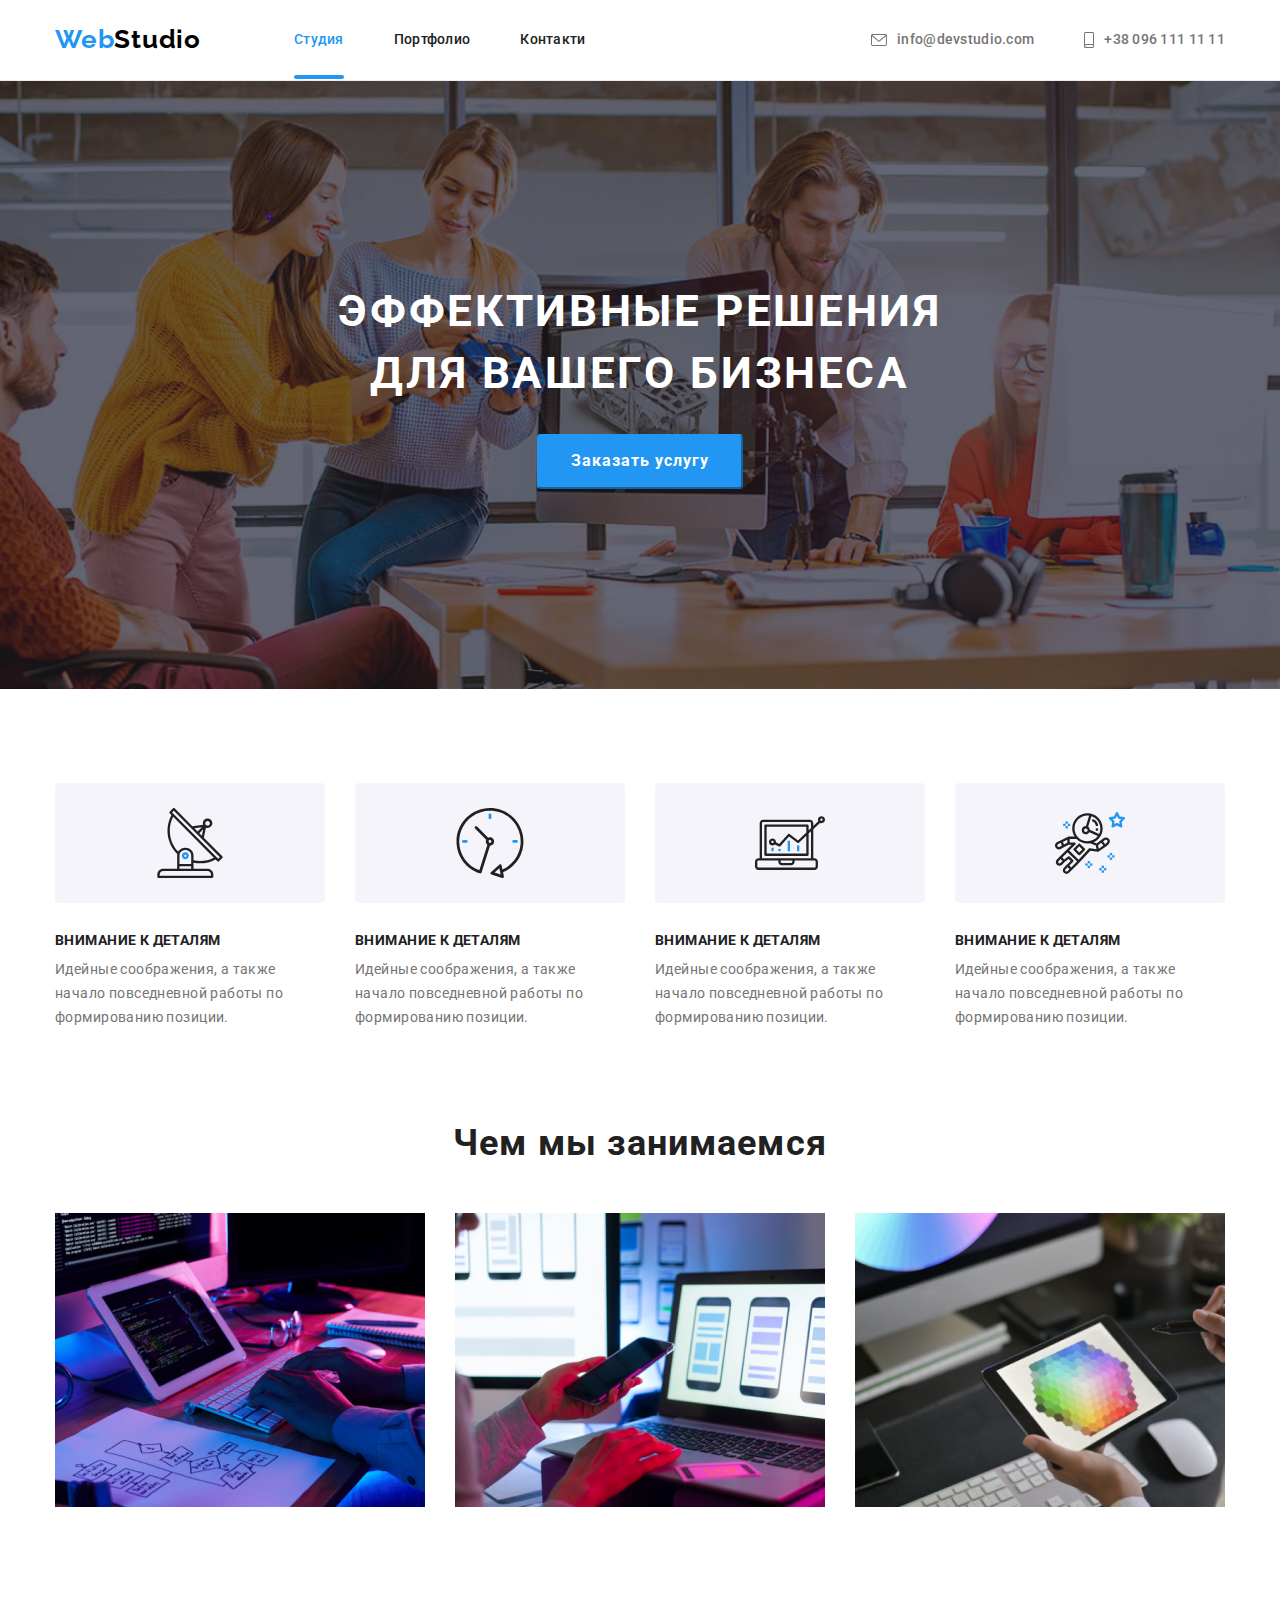
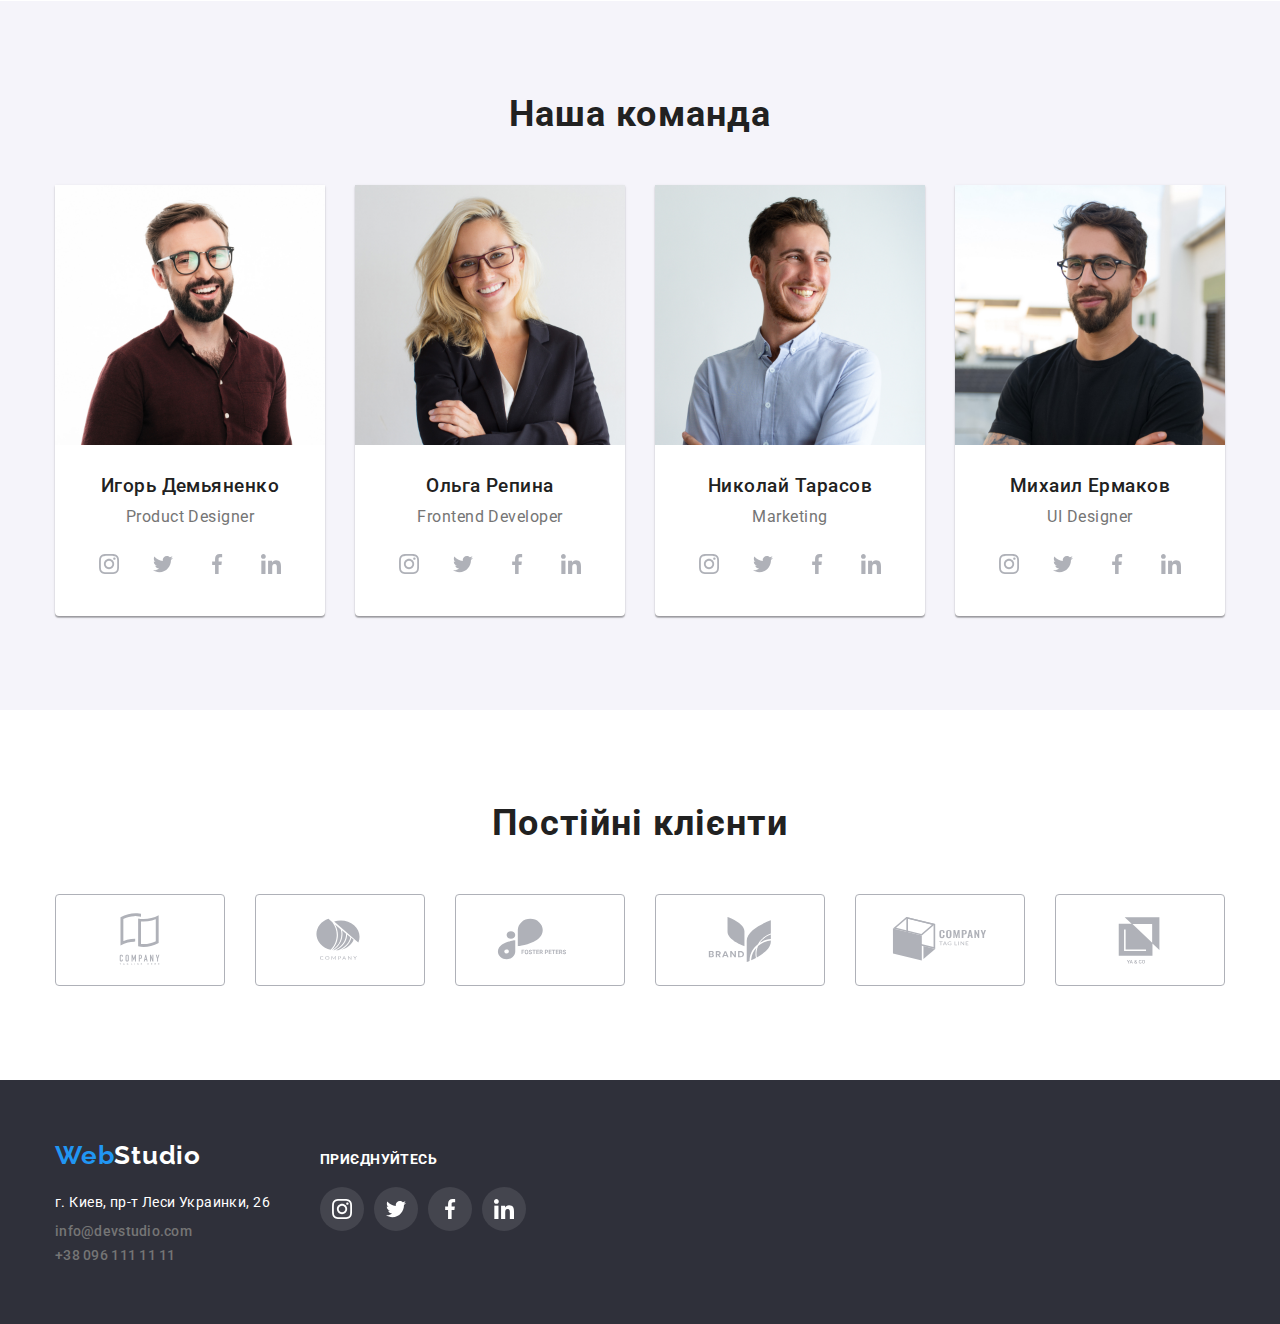
==== index.html @ befa29b5 "add" ====
<!DOCTYPE html>
<html lang="ru">

<head>
    <meta charset="UTF-8">
    <meta http-equiv="X-UA-Compatible" content="IE=edge">
    <meta name="viewport" content="width=device-width, initial-scale=1.0">
    <title>WebStudio</title>
    <link rel="stylesheet" href="https://cdn.jsdelivr.net/npm/modern-normalize@1.1.0/modern-normalize.min.css">
    <link rel="preconnect" href="https://fonts.googleapis.com">
    <link rel="preconnect" href="https://fonts.gstatic.com" crossorigin>
    <link
        href="https://fonts.googleapis.com/css2?family=Raleway:wght@700&family=Roboto:wght@400;500;700;900&display=swap"
        rel="stylesheet">
    <link rel="stylesheet" href="./styles/styles.css">
</head>

<body>


    <!-- ================================== Header==================================-->
    <header class="header">
        <div class="conteiner page-header">
            <nav class="page-nav ">
                <a lang="en" class="logo " href="./index.html">Web<span class="primary">Studio</span></a>
                <ul class="site-nav list">
                    <li><a class="nav-list index" href="./index.html">Студия</a></li>
                    <li><a class="nav-list" href="./portfolio.html">Портфолио</a></li>
                    <li><a class="nav-list" href="">Контакти</a></li>
                </ul>
            </nav>
            <ul class="list address">
                <li><a class="address-list" href=" mailto:info@devstudio.com">
                        <svg class="mail-icon">
                            <use href="./images/sprite.svg#maill"></use>
                        </svg> info@devstudio.com</a></li>
                <li><a class="address-list" href="tel:+380961111111">
                        <svg class="phone-icon">
                            <use href="./images/sprite.svg#smartphone"></use>
                        </svg> +38 096 111 11 11</a></li>
            </ul>
        </div>
    </header>

    <main>

        <!-- ================================== Hero ================================== -->
        <section class="hero section">
            <div class="conteiner">
                <h1 class="hero-titel">Эффективные решения для вашего бизнеса</h1>
                <button class="button primary" data-modal-open>Заказать услугу</button>
            </div>
        </section>

        <!-- ================================== benefits ================================== -->
        <section class="benefits section">
            <div class="conteiner">
                <h2 class="section-titel visually-hidden">Наши преимущества</h2>
                <ul class="list benefits-list">
                    <li>
                        <div class="benefits-item">
                            <svg width="70px" height="70px" class="benefits-icon">
                                <use href="./images/sprite.svg#antenna"></use>
                            </svg>
                        </div>
                        <h3 class="benefits-titel">Внимание к деталям</h3>
                        <p>Идейные соображения, а также начало повседневной работы по формированию позиции.</p>
                    </li>
                    <li>
                        <div class="benefits-item">
                            <svg width="70px" height="70px" class="benefits-icon">
                                <use href="./images/sprite.svg#clock"></use>
                            </svg>
                        </div>
                        <h3 class="benefits-titel">Внимание к деталям</h3>
                        <p>Идейные соображения, а также начало повседневной работы по формированию позиции.</p>
                    </li>
                    <li>
                        <div class="benefits-item">
                            <svg width="70px" height="70px" class="benefits-icon">
                                <use href="./images/sprite.svg#diagram"></use>
                            </svg>
                        </div>
                        <h3 class="benefits-titel">Внимание к деталям</h3>
                        <p>Идейные соображения, а также начало повседневной работы по формированию позиции.</p>
                    </li>
                    <li>
                        <div class="benefits-item">
                            <svg width="70px" height="70px" class="benefits-icon">
                                <use href="./images/sprite.svg#astronaut"></use>
                            </svg>
                        </div>
                        <h3 class="benefits-titel">Внимание к деталям</h3>
                        <p>Идейные соображения, а также начало повседневной работы по формированию позиции.</p>
                    </li>
                </ul>
            </div>
        </section>

        <!-- ================================== services ==================================  -->
        <section class="services section">
            <div class="conteiner">
                <h2 class="section-titel">Чем мы занимаемся</h2>
                <ul class="list services-list">
                    <li class="services-item"><img src="./images/what_we_do/one.jpg" lang="uk" alt="Розробляемо"
                            width="370" height="294"></li>
                    <li class="services-item"><img src="./images/what_we_do/two.png" lang="uk" alt="Розробляемо дизайн"
                            width="370" height="294">
                    </li>
                    <li class="services-item"><img src="./images/what_we_do/treу.jpg" lang="uk" alt="Оптимізуемо"
                            width="370" height="294"></li>
                </ul>
            </div>
        </section>

        <!-- ================================== Team ==================================  -->
        <section class="team section">
            <div class="conteiner">
                <h2 class="section-titel">Наша команда</h2>
                <ul class="list team-list">
                    <li class="team-item">
                        <img src="./images/team/igor.jpg" alt="Игорь Демьяненко" width="270" height="260">
                        <div class="card-team">
                            <h3 class="team-titel">Игорь Демьяненко</h3>
                            <p lang="en"> Product Designer</p>
                            <ul class="list social-list">
                                <li class="social-item">
                                    <a href="https://www.instagram.com/" class="social-link">
                                        <svg width="20px" higth="20px" class="social-icon">
                                            <use href="./images/sprite.svg#instagram"></use>
                                        </svg>
                                    </a>
                                </li>
                                <li class="social-item">
                                    <a href="https://twitter.com/" class="social-link">
                                        <svg width="20px" higth="20px" class="social-icon">
                                            <use href="./images/sprite.svg#twitter"></use>
                                        </svg>
                                    </a>
                                </li>
                                <li class="social-item">
                                    <a href="https://www.facebook.com/" class="social-link">
                                        <svg width="20px" higth="20px" class="social-icon">
                                            <use href="./images/sprite.svg#facebook"></use>
                                        </svg>
                                    </a>
                                </li>
                                <li class="social-item">
                                    <a href="https://ua.linkedin.com/" class="social-link">
                                        <svg width="20px" higth="20px" class="social-icon">
                                            <use href="./images/sprite.svg#linkedin "></use>
                                        </svg>
                                    </a>
                                </li>
                            </ul>
                        </div>
                    </li>
                    <li class="team-item">
                        <img src="./images/team/olga.jpg" alt="Ольга Репина" width="270" height="260">
                        <div class="card-team">
                            <h3 class="team-titel">Ольга Репина</h3>
                            <p lang="en"> Frontend Developer</p>
                            <ul class="list social-list">
                                <li class="social-item">
                                    <a href="https://www.instagram.com/" class="social-link">
                                        <svg width="20px" higth="20px" class="social-icon">
                                            <use href="./images/sprite.svg#instagram"></use>
                                        </svg>
                                    </a>
                                </li>
                                <li class="social-item">
                                    <a href="https://twitter.com/" class="social-link">
                                        <svg width="20px" higth="20px" class="social-icon">
                                            <use href="./images/sprite.svg#twitter"></use>
                                        </svg>
                                    </a>
                                </li>
                                <li class="social-item">
                                    <a href="https://www.facebook.com/" class="social-link">
                                        <svg width="20px" higth="20px" class="social-icon">
                                            <use href="./images/sprite.svg#facebook"></use>
                                        </svg>
                                    </a>
                                </li>
                                <li class="social-item">
                                    <a href="https://ua.linkedin.com/" class="social-link">
                                        <svg width="20px" higth="20px" class="social-icon">
                                            <use href="./images/sprite.svg#linkedin "></use>
                                        </svg>
                                    </a>
                                </li>
                            </ul>
                        </div>
                    </li>
                    <li class="team-item">
                        <img src="./images/team/nikolay.jpg" alt="Николай Тарасов" width="270" height="260">
                        <div class="card-team">
                            <h3 class="team-titel">Николай Тарасов</h3>
                            <p lang="en"> Marketing</p>
                            <ul class="list social-list">
                                <li class="social-item">
                                    <a href="https://www.instagram.com/" class="social-link">
                                        <svg width="20px" higth="20px" class="social-icon">
                                            <use href="./images/sprite.svg#instagram"></use>
                                        </svg>
                                    </a>
                                </li>
                                <li class="social-item">
                                    <a href="https://twitter.com/" class="social-link">
                                        <svg width="20px" higth="20px" class="social-icon">
                                            <use href="./images/sprite.svg#twitter"></use>
                                        </svg>
                                    </a>
                                </li>
                                <li class="social-item">
                                    <a href="https://www.facebook.com/" class="social-link">
                                        <svg width="20px" higth="20px" class="social-icon">
                                            <use href="./images/sprite.svg#facebook"></use>
                                        </svg>
                                    </a>
                                </li>
                                <li class="social-item">
                                    <a href="https://ua.linkedin.com/" class="social-link">
                                        <svg width="20px" higth="20px" class="social-icon">
                                            <use href="./images/sprite.svg#linkedin "></use>
                                        </svg>
                                    </a>
                                </li>
                            </ul>
                        </div>
                    </li>
                    <li class="team-item">
                        <img src="./images/team/mihail.jpg" alt="Михаил Ермаков" width="270" height="260">
                        <div class="card-team">
                            <h3 class="team-titel">Михаил Ермаков</h3>
                            <p lang="en"> UI Designer</p>
                            <ul class="list social-list">
                                <li class="social-item">
                                    <a href="https://www.instagram.com/" class="social-link">
                                        <svg width="20px" higth="20px" class="social-icon">
                                            <use href="./images/sprite.svg#instagram"></use>
                                        </svg>
                                    </a>
                                </li>
                                <li class="social-item">
                                    <a href="https://twitter.com/" class="social-link">
                                        <svg width="20px" higth="20px" class="social-icon">
                                            <use href="./images/sprite.svg#twitter"></use>
                                        </svg>
                                    </a>
                                </li>
                                <li class="social-item">
                                    <a href="https://www.facebook.com/" class="social-link">
                                        <svg width="20px" higth="20px" class="social-icon">
                                            <use href="./images/sprite.svg#facebook"></use>
                                        </svg>
                                    </a>
                                </li>
                                <li class="social-item">
                                    <a href="https://ua.linkedin.com/" class="social-link">
                                        <svg width="20px" higth="20px" class="social-icon">
                                            <use href="./images/sprite.svg#linkedin "></use>
                                        </svg>
                                    </a>
                                </li>
                            </ul>
                        </div>
                    </li>
                </ul>
            </div>
        </section>

        <!-- ================================== clients ================================== -->

        <section class="section clients">
            <div class="conteiner clients-page">
                <h2 class="section-titel">Постійні клієнти</h2>
                <ul class="list clients-list">
                    <li class="clients-item">
                        <a class="clients-link" href="#">
                            <svg width="106px" height="60px" class="clients-icon">
                                <use href="./images/sprite.svg#one"></use>
                            </svg>
                        </a>
                    </li>
                    <li class="clients-item">
                        <a class="clients-link" href="#">
                            <svg width="106px" height="60px" class="clients-icon">
                                <use href="./images/sprite.svg#two"></use>
                            </svg>
                        </a>
                    </li>
                    <li class="clients-item">
                        <a class="clients-link" href="#">
                            <svg width="106px" height="60px" class="clients-icon">
                                <use href="./images/sprite.svg#thre"></use>
                            </svg>
                        </a>
                    </li>
                    <li class="clients-item">
                        <a class="clients-link" href="#">
                            <svg width="106px" height="60px" class="clients-icon">
                                <use href="./images/sprite.svg#fore"></use>
                            </svg>
                        </a>
                    </li>
                    <li class="clients-item">
                        <a class="clients-link" href="#">
                            <svg width="106px" height="60px" class="clients-icon">
                                <use href="./images/sprite.svg#five"></use>
                            </svg>
                        </a>
                    </li>
                    <li class="clients-item">
                        <a class="clients-link" href="#">
                            <svg width="106px" height="60px" class="clients-icon">
                                <use href="./images/sprite.svg#six"></use>
                            </svg>
                        </a>
                    </li>
                </ul>
            </div>
        </section>
    </main>

    <!--  ================================== footer ==================================  -->
    <footer class="footer">
        <div class="conteiner footer-page">
            <div>
                <a lang="en" class="logo footer-logo" href="./index.html">Web<span class="secondary">Studio</span></a>
                <address class="address">
                    <ul class="list footer-list">
                        <li><a class="location-list" href="https://goo.gl/maps/FCM4GeWNBaiLMRfr8" target="_blank"
                                rel="nofollow">
                                г. Киев, пр-т Леси Украинки, 26</a></li>
                        <li><a class="address-list" href="mailto:info@devstudio.com">info@devstudio.com</a></li>
                        <li><a class="address-list" href="tel:+38096111111">+38 096 111 11 11</a></li>
                    </ul>
                </address>
            </div>
            <div class="footer-social-page">
                <h2 class="footer-titel">приєднуйтесь</h2>
                <ul class="list social-list">
                    <li class="social-item">
                        <a href="https://www.instagram.com/" class="social-link">
                            <svg width="20px" higth="20px" class="social-icon">
                                <use href="./images/sprite.svg#instagram"></use>
                            </svg>
                        </a>
                    </li>
                    <li class="social-item">
                        <a href="https://twitter.com/" class="social-link">
                            <svg width="20px" higth="20px" class="social-icon">
                                <use href="./images/sprite.svg#twitter"></use>
                            </svg>
                        </a>
                    </li>
                    <li class="social-item">
                        <a href="https://www.facebook.com/" class="social-link">
                            <svg width="20px" higth="20px" class="social-icon">
                                <use href="./images/sprite.svg#facebook"></use>
                            </svg>
                        </a>
                    </li>
                    <li class="social-item">
                        <a href="https://ua.linkedin.com/" class="social-link">
                            <svg width="20px" higth="20px" class="social-icon">
                                <use href="./images/sprite.svg#linkedin "></use>
                            </svg>
                        </a>
                    </li>
                </ul>
            </div>
        </div>


    </footer>

    <div class="bacckdrop is-hidden" data-modal>
        <div class="modal">
            <button type="button" class="close-modal" data-modal-close>
                <svg class="close-icon" width="11" height="11">
                    <use href="./images/sprite.svg#close-btn"></use>
                </svg>
            </button>
        </div>
    </div>

    <script src="./js/modal.js"></script>
</body>

</html>
---- styles/styles.css ----
*,
*::before,
*::after {
    box-sizing: border-box;
}

/* онуляє */
h1,
h2,
h3,
h4,
h5,
h6,
p {
    margin-top: 0;
    margin-bottom: 0;
}

ul,
ol {
    margin-top: 0;
    margin-bottom: 0;
    padding-left: 0;
}

img {
    display: block;
}

a {
    font-style: normal;
    text-decoration: none;
}

.list {
    list-style: none;
}

body {
    font-family: 'Roboto', sans-serif;
    background-color: var(--white-color);
    color: var(--secondary-text-color);
}






/* змінні */

:root {
    --primary-text-color: #212121;
    --secondary-text-color: #757575;
    --accent-text-color: rgba(255, 255, 255, 0.6);
    --accent: #2196F3;
    --primary-background-color: #E5E5E5;
    --secondary-background-color: #F5F4FA;
    --acent-background-color: #2F303A;
    --white-color: #FFFFFF;
    --secondary-white: rgba(255, 255, 255, 0.6);
    --black-color: #000000;
    --portfolio: #F5F5F5;
    --border-hero: #ECECEC;
    --card-portfolio: #EEEEEE;
    --clients-card-border: #AFB1B8;
}




/* хедер */

.logo {
    font-family: 'Raleway', sans-serif;
    font-weight: 700;
    font-size: 26px;
    line-height: 1.2;
    letter-spacing: 0.03em;
    color: var(--accent);
}

.logo .primary {
    color: var(--black-color);
}

.logo .secondary {
    color: var(--white-color);
}

.nav-list {
    font-weight: 500;
    font-size: 14px;
    line-height: 1.1;
    letter-spacing: 0.02em;
    color: var(--primary-text-color);

    position: relative;
    
    transition: color 250ms cubic-bezier(0.4, 0, 0.2, 1);
}

.site-nav .nav-list.index {
    color: var(--accent);
}

.site-nav .nav-list.portfolio {
    color: var(--accent);
}

.nav-list:hover,
.nav-list:focus {
    color: var(--accent);
}

.address-list:hover,
.address-list:focus {
    color: var(--accent);
}

.address-list {
    display: flex;
    align-items: center;
    font-weight: 500;
    font-size: 14px;
    line-height: 1.1;
    letter-spacing: 0.02em;
    color: var(--secondary-text-color);

    transition: color 250ms cubic-bezier(0.4, 0, 0.2, 1);
}

.footer-list li:not(:last-child) {
    margin-bottom: 9px;
}




/* герой */

.hero {
    text-align: center;
    border-top: 1px solid var(--border-hero);
    background-color: var(--acent-background-color);
}

.hero-titel {
    font-size: 44px;
    line-height: 1.4;
    letter-spacing: 0.06em;
    text-transform: uppercase;
    color: var(--white-color);
    width: 969px;
    margin-bottom: 30px;
    margin-left: auto;
    margin-right: auto;
    width: 696px;
}

.button {
    cursor: pointer;
    border-radius: 4px;
}

.button.primary {
    font-weight: 700;
    line-height: 1.9;
    letter-spacing: 0.06em;
    color: var(--white-color);
    background: var(--accent);
    border-color: var(--accent);
    padding: 10px 32px;
}

.button.secondary {
    font-weight: 500;
    line-height: 1.6;
    letter-spacing: 0.03em;
    color: var(--primary-text-color);
    background: var(--secondary-background-color);
    border: var(--secondary-background-color);
    padding: 6px 22px;
    transition-property: color, background-color, box-shadow;
    transition-duration: 250ms;
    transition-timing-function: cubic-bezier(0.4, 0, 0.2, 1);
}

.button.secondary:hover,
.button.secondary:focus {
    color: var(--white-color);
    background-color: var(--accent);
    box-shadow: 0px 3px 1px rgba(0, 0, 0, 0.1), 0px 1px 2px rgba(0, 0, 0, 0.08), 0px 2px 2px rgba(0, 0, 0, 0.12);
}





/* секції */

.section-titel {
    font-size: 36px;
    line-height: 1.1;
    text-align: center;
    letter-spacing: 0.03em;
    color: var(--primary-text-color);
}

.list .benefits-titel {
    font-size: 14px;
    line-height: 1.1;
    letter-spacing: 0.03em;
    text-transform: uppercase;
    color: var(--primary-text-color);
    margin-bottom: 10px;
}

.benefits p {
    font-size: 14px;
    line-height: 1.7;
    letter-spacing: 0.03em;
}




/* команда */

.team {
    background-color: var(--secondary-background-color);
    font-size: 16px;
    line-height: 1.2;
    letter-spacing: 0.03em;

}

.team-titel {
    font-weight: 500;
    color: var(--primary-text-color);
}




/* футер */

footer {
    padding-top: 60px;
    padding-bottom: 60px;
    background: var(--acent-background-color);
}

.logo.secondary {
    color: var(--white-color);
}

.location-list {
    font-size: 14px;
    line-height: 1.7;
    letter-spacing: 0.03em;
    color: var(--white-color);
}

.examples-titel {
    font-size: 18px;
    line-height: 2;
    letter-spacing: 0.06em;
    color: var(--primary-text-color);
}


.text {
    font-size: 16px;
    line-height: 1.9;
    letter-spacing: 0.03em;
    color: var(--secondary-text-color);
}

.footer-titel {
    font-size: 14px;
    line-height: 1.1;
    letter-spacing: 0.03em;
    text-transform: uppercase;
    color: #FFFFFF;
}


.footer-page {
    display: flex;
    align-items: baseline;
}

.footer-page .social-link {
    margin-top:
        0px;
    background-color: rgba(255, 255, 255, 0.1);
    ;
}

.footer-page .social-list {
    margin-top: 20px;
}

/* позиціонування */


.conteiner {
    width: 1200px;
    padding-left: 15px;
    padding-right: 15px;
    margin-left: auto;
    margin-right: auto;
    /* outline: 2px solid tomato; */
}

.page-header {
    display: flex;
    align-items: center;
    justify-content: space-between;
}

.page-nav {
    display: flex;
    align-items: center;
}

.address {
    display: flex;
    align-items: center;
}

.site-nav {
    display: flex;
    align-items: center;
}

.logo {
    margin-right: 93px;
}

.site-nav li:not(:last-child) {
    margin-right: 50px;
}

.address li:not(:last-child) {
    margin-right: 50px;
}

.header {
    padding-top: 24px;
    padding-bottom: 25px;
}

.section {
    padding-top: 94px;
    padding-bottom: 94px;
}


.hero {
    padding: 200px 0;
    max-width: 1600px;
    margin-left: auto;
    margin-right: auto;
    background-image: linear-gradient(to right,
            rgba(47, 48, 58, 0.4),
            rgba(47, 48, 58, 0.4)),
        url(../images/hero-Img.jpg);
    background-size: cover;
    background-repeat: no-repeat;
    background-position: center;
}

.visually-hidden {
    position: absolute;
    width: 1px;
    height: 1px;
    margin: -1px;
    border: 0;
    padding: 0;

    white-space: nowrap;
    clip-path: inset(100%);
    clip: rect(0 0 0 0);
    overflow: hidden;
}

.benefits-list {
    display: flex;
    align-items: center;
}

.benefits li {
    width: 270px;
}

.services {
    padding-top: 0%;
}

.services li,
.benefits li:not(:last-child) {
    margin-right: 30px;
}

.services-list {
    display: flex;
    align-items: center;
}

.services-list:not(:last-child) {
    margin-right: 30px;
}

.section-titel {
    margin-bottom: 50px;
}


.team-list {
    display: flex;
    align-items: center;
}

.team-item:not(:last-child) {
    margin-right: 30px;
}

.team-item {
    text-align: center;
    background-color: var(--white-color);
    border-radius: 0px 0px 4px 4px;
    ;
    box-shadow: 0px 1px 3px rgba(0, 0, 0, 0.12), 0px 1px 1px rgba(0, 0, 0, 0.14), 0px 2px 1px rgba(0, 0, 0, 0.2);
}

.card-team {
    padding-top: 30px;
    padding-bottom: 30px;
}

.card-team p {
    margin-top: 10px;
}


.footer .address {
    margin-top: 20px;
}

.header.address:not(:last-child) {
    margin-bottom: 9px;
}

.button-list {
    display: flex;
}

.box {
    display: flex;
    justify-content: center;
}

.portfolio-example {
    display: flex;
    margin-top: 50px;
    flex-wrap: wrap;
}

.button-list li:not(:last-child) {
    margin-right: 8px;
}

.portfolio-example {
    justify-content: space-between;
}

.card-portfolio {
    padding: 20px 24px;
    background: var(--white-color);
    border: 1px solid var(--card-portfolio);
}

.exampl-item:nth-child(-n + 6) {
    margin-bottom: 30px;
}

.examples-titel {
    margin-bottom: 4px;
}



/* ============= icons ============= */


.phone-icon {
    fill: currentColor;

    width: 10px;
    height: 16px;
    margin-right: 10px;
    transition: color 250ms cubic-bezier(0.4, 0, 0.2, 1);
}

.mail-icon {
    fill: currentColor;

    width: 16px;
    height: 12px;
    margin-right: 10px;

    transition: color 250ms cubic-bezier(0.4, 0, 0.2, 1);
}




/* ================== benefits =============== */

.benefits-item {
    display: flex;
    justify-content: center;
    align-items: center;

    width: 270px;
    height: 120px;

    background: #F5F4FA;
    border-radius: 4px;

    margin-bottom: 30px;
}

.benefits-icon {}

/* ================ social links ============= */

.social-list {
    display: flex;
    justify-content: center;
    gap: 10px;
    margin-top: 16px;
}

.social-link {
    display: flex;
    justify-content: center;
    align-items: center;

    width: 44px;
    height: 44px;
    border-radius: 50%;

    background-color: #FFFFFF;

    transition: background-color 250ms cubic-bezier(0.4, 0, 0.2, 1);
}

.social-link:hover,
.social-link:focus {
    background-color: var(--accent);
}

.social-icon {
    fill: #AFB1B8;
    width: 20px;
    height: 20px;
}

.footer .social-icon {
    fill: #FFFFFF;
}

.social-link:hover .social-icon,
.social-link:focus .social-icon {
    fill: #fff;
}


/* =================== clients ================ */

.clients-list {
    display: flex;
    justify-content: center;
    gap: 30px;
    margin-top: 16px;
}

.clients-link {
    display: flex;
    justify-content: center;
    align-items: center;

    width: 170px;
    height: 92px;

    border: 1px solid #AFB1B8;
    border-radius: 4px;

    background-color: #FFFFFF;

    transition: border 250ms cubic-bezier(0.4, 0, 0.2, 1);
}

.clients-link:hover,
.clients-link:focus {
    border: 1px solid #2196F3;
    border-radius: 4px;
}

.clients-icon {
    fill: #AFB1B8;
    transition: fill 250ms cubic-bezier(0.4, 0, 0.2, 1);
}


.clients-link:hover .clients-icon,
.clients-link:focus .clients-icon {
    fill: var(--accent);
}




/* ====================== hw5 ======================= */

.exampl-wraper-img {
    position: relative;
    overflow: hidden;
}

.overlay {
    position: absolute;

    width: 100%;
    height: 100%;
    padding: 63px 24px;

    left: 0;
    top: 0;

    overflow: auto;
    transform: translate(0, 100%);
    transition: transform 250ms cubic-bezier(0.4, 0, 0.2, 1);

    font-size: 18px;
    line-height: 1.5;
    letter-spacing: 0.03em;

    color: #FFFFFF;
    background-color: rgba(33, 150, 243, 0.9);

    
}

.exampl-link {
    display: block;
    transition: translate  250ms cubic-bezier(0.4, 0, 0.2, 1);
}

.exampl-link:hover .overlay,
.exampl-link:focus .overlay {
    transform: translate(0, 0);
}

.exampl-item {
    transition: color 250ms cubic-bezier(0.4, 0, 0.2, 1);
}

.exampl-item:hover {
    box-shadow: 0px 3px 1px rgba(0, 0, 0, 0.1), 0px 1px 2px rgba(0, 0, 0, 0.08), 0px 2px 2px rgba(0, 0, 0, 0.12);
    border-radius: 4px;
}

/* =================== modal ====================== */


.bacckdrop {
    position: fixed;
    z-index: 100;

    top: 0;
    left: 0;

    width: 100%;
    height: 100%;
    background-color: rgba(0, 0, 0, 0.2);
    transition: ;
}

.modal {
    position: absolute;
    top: 50%;
    left: 50%;
    transform: translate(-50%, -50%);

    width: 528px;
    height: 581px;

    background-color: #FFFFFF;
}

.close-modal {
    cursor: pointer;

    padding: 0;
    background-color: transparent;
    border: 1px solid rgba(0, 0, 0, 0.1);
    border-radius: 50%;

    width: 30px;
    height: 30px;

    position: absolute;

    right: 8px;
    top: 8px;
    border-radius: 50;

    display: flex;
    justify-content: center;
    align-items: center;
}

.index::after {
    content: "";
    display: flex;
    justify-content: center;
    align-items: center;

    position: absolute;
    top: 44px;

    width: 100%;
    height: 4px;

    background-color: var(--accent);
    border-radius: 2px;
}

.portfolio::after {
    content: "";
    display: flex;
    justify-content: center;
    align-items: center;

    position: absolute;
    top: 44px;

    width: 100%;
    height: 4px;

    background-color: var(--accent);
    border-radius: 2px;
}

.bacckdrop.is-hidden {
    opacity: 0;
    visibility: hidden;
    pointer-events: none;
}


/*  
додати ховер фокус на полоску,
анімація кнопок
 */
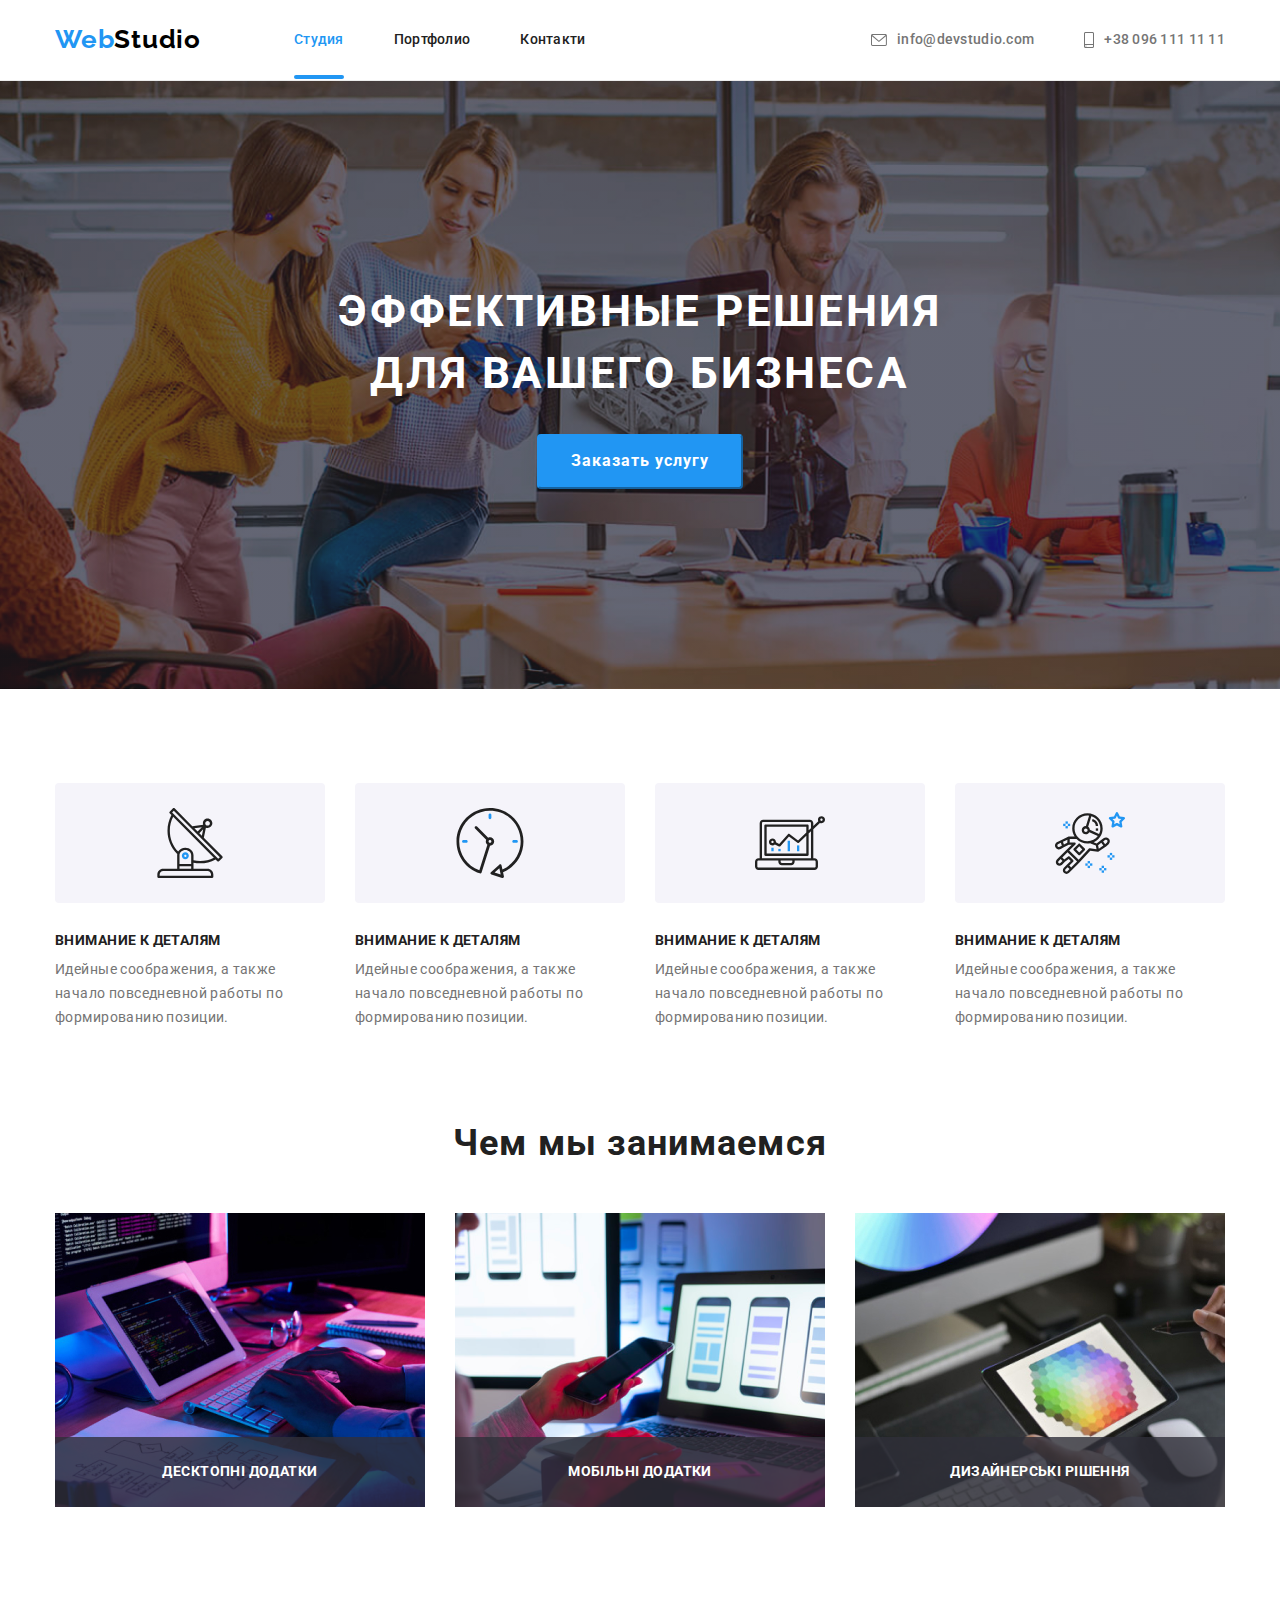
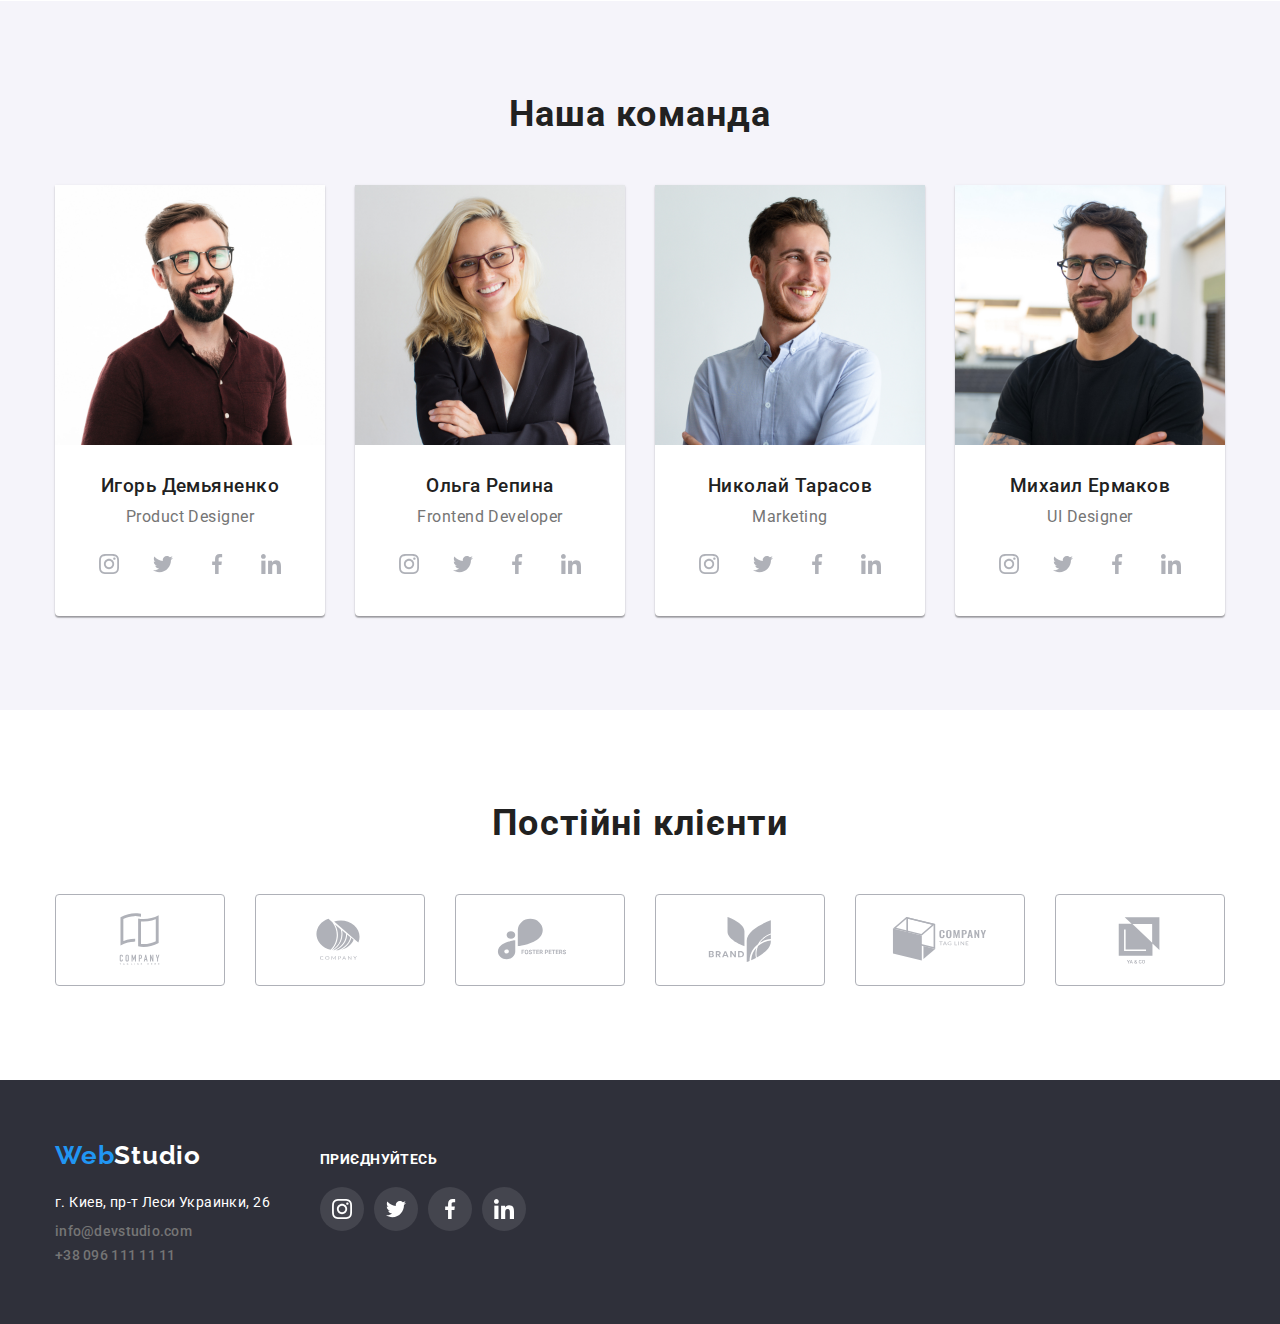
==== commit c540e429: "add" ====
--- a/index.html
+++ b/index.html
@@ -102,13 +102,27 @@
             <div class="conteiner">
                 <h2 class="section-titel">Чем мы занимаемся</h2>
                 <ul class="list services-list">
-                    <li class="services-item"><img src="./images/what_we_do/one.jpg" lang="uk" alt="Розробляемо"
-                            width="370" height="294"></li>
-                    <li class="services-item"><img src="./images/what_we_do/two.png" lang="uk" alt="Розробляемо дизайн"
-                            width="370" height="294">
-                    </li>
-                    <li class="services-item"><img src="./images/what_we_do/treу.jpg" lang="uk" alt="Оптимізуемо"
-                            width="370" height="294"></li>
+                    <li class="services-item">
+                            <div class="services-item-wraper">
+                                <img src="./images/what_we_do/one.jpg" lang="uk" alt="Розробляемо" width="370"
+                                    height="294">
+                                <p class="overlay">Десктопні додатки</p>
+                            </div>
+                    </li>
+                    <li class="services-item">
+                            <div class="services-item-wraper">
+                                <img src="./images/what_we_do/two.png" lang="uk" alt="Розробляемо дизайн" width="370"
+                                    height="294">
+                                <p class="overlay">Мобільні додатки</p>
+                            </div>
+                    </li>
+                    <li class="services-item">
+                            <div class="services-item-wraper">
+                                <img src="./images/what_we_do/treу.jpg" lang="uk" alt="Оптимізуемо" width="370"
+                                    height="294">
+                                <p class="overlay">Дизайнерські рішення</p>
+                            </div>
+                    </li>
                 </ul>
             </div>
         </section>
@@ -383,6 +397,27 @@
                     <use href="./images/sprite.svg#close-btn"></use>
                 </svg>
             </button>
+            <form class="modal-form">
+                <p class="form-titel">Залиште свої дані, ми вам передзвонимо</p>
+                <label class="modal-form-field">
+                    <span class="modalform-label-name">Ім'я</span>
+                    <input type="text" class="modal-form-input">
+                </label>
+                <label class="modal-form-field">
+                    <span class="modalform-label-name">Телефон</span>
+                    <input type="text" class="modal-form-input">
+                </label>
+                <label class="modal-form-field">
+                    <span class="modalform-label-name">Пошта</span>
+                    <input type="text" class="modal-form-input">
+                </label>
+                <textarea name="" id="" cols="30" rows="10" placeholder="Введіть текст">
+            </textarea>
+                <input id="police" type="text" class="modal-chek">
+                <label for="" class="modal-chek-desk">Погоджуюся з розсилкою та приймаю <a href="#">Умови
+                        договору</a></label>
+                <button></button>
+            </form>
         </div>
     </div>
 
--- a/styles/styles.css
+++ b/styles/styles.css
@@ -96,7 +96,7 @@
     color: var(--primary-text-color);
 
     position: relative;
-    
+
     transition: color 250ms cubic-bezier(0.4, 0, 0.2, 1);
 }
 
@@ -501,7 +501,7 @@
     width: 10px;
     height: 16px;
     margin-right: 10px;
-    transition: color 250ms cubic-bezier(0.4, 0, 0.2, 1);
+    transition: fill 250ms cubic-bezier(0.4, 0, 0.2, 1);
 }
 
 .mail-icon {
@@ -511,7 +511,7 @@
     height: 12px;
     margin-right: 10px;
 
-    transition: color 250ms cubic-bezier(0.4, 0, 0.2, 1);
+    transition: fill 250ms cubic-bezier(0.4, 0, 0.2, 1);
 }
 
 
@@ -567,6 +567,7 @@
     fill: #AFB1B8;
     width: 20px;
     height: 20px;
+    transition: fill 250ms cubic-bezier(0.4, 0, 0.2, 1);
 }
 
 .footer .social-icon {
@@ -626,12 +627,64 @@
 
 /* ====================== hw5 ======================= */
 
+
+.services-item-wraper {
+    position: relative;
+    overflow: hidden;
+}
+
+.services-item-wraper p {
+
+}
+
+.services-item-wraper .overlay {
+    position: absolute;
+
+    width: 100%;
+    height: 70px;
+    padding: 27px 0;
+
+    left: 0;
+    bottom: 0;
+
+    overflow: auto;
+    
+    background-color: rgba(47, 48, 58, 0.8);;
+
+    font-weight: 700;
+    font-size: 14px;
+    line-height: 1.1;
+    letter-spacing: 0.03em;
+
+    text-align: center;
+    text-transform: uppercase;
+    color: #FFFFFF;
+
+}
+
+
+
+.services-link {
+    display: block;
+    transition: box-shadow 250ms cubic-bezier(0.4, 0, 0.2, 1);
+}
+
+.services-link:hover .overlay,
+.services-link:focus .overlay {
+    transform: translate(0, 0);
+
+}
+
+
+
+
+
 .exampl-wraper-img {
     position: relative;
     overflow: hidden;
 }
 
-.overlay {
+.exampl-wraper-img .overlay {
     position: absolute;
 
     width: 100%;
@@ -651,28 +704,26 @@
 
     color: #FFFFFF;
     background-color: rgba(33, 150, 243, 0.9);
-
-    
-}
+}
+
 
 .exampl-link {
     display: block;
-    transition: translate  250ms cubic-bezier(0.4, 0, 0.2, 1);
+    transition: box-shadow 250ms cubic-bezier(0.4, 0, 0.2, 1);
+}
+
+
+.exampl-link:hover,
+.exampl-link:focus {
+    box-shadow: 0px 3px 1px rgb(0 0 0 / 10%), 0px 1px 2px rgb(0 0 0 / 8%), 0px 2px 2px rgb(0 0 0 / 12%);
 }
 
 .exampl-link:hover .overlay,
 .exampl-link:focus .overlay {
     transform: translate(0, 0);
-}
-
-.exampl-item {
-    transition: color 250ms cubic-bezier(0.4, 0, 0.2, 1);
-}
-
-.exampl-item:hover {
-    box-shadow: 0px 3px 1px rgba(0, 0, 0, 0.1), 0px 1px 2px rgba(0, 0, 0, 0.08), 0px 2px 2px rgba(0, 0, 0, 0.12);
-    border-radius: 4px;
-}
+
+}
+
 
 /* =================== modal ====================== */
 
@@ -687,7 +738,9 @@
     width: 100%;
     height: 100%;
     background-color: rgba(0, 0, 0, 0.2);
-    transition: ;
+
+    opacity: 1;
+    transition: opacity, visibility 250ms cubic-bezier(0.4, 0, 0.2, 1);
 }
 
 .modal {
@@ -722,6 +775,8 @@
     display: flex;
     justify-content: center;
     align-items: center;
+
+    transition: fil 250ms cubic-bezier(0.4, 0, 0.2, 1);
 }
 
 .index::after {
@@ -763,7 +818,20 @@
 }
 
 
-/*  
-додати ховер фокус на полоску,
-анімація кнопок
- */+.close-modal:hover,
+.close-modal:focus {
+    fill: var(--accent);
+}
+
+/* hw6 */
+
+.form-titel {
+
+font-weight: 700;
+font-size: 20px;
+line-height: 23px;
+text-align: center;
+letter-spacing: 0.03em;
+
+color: #212121;
+}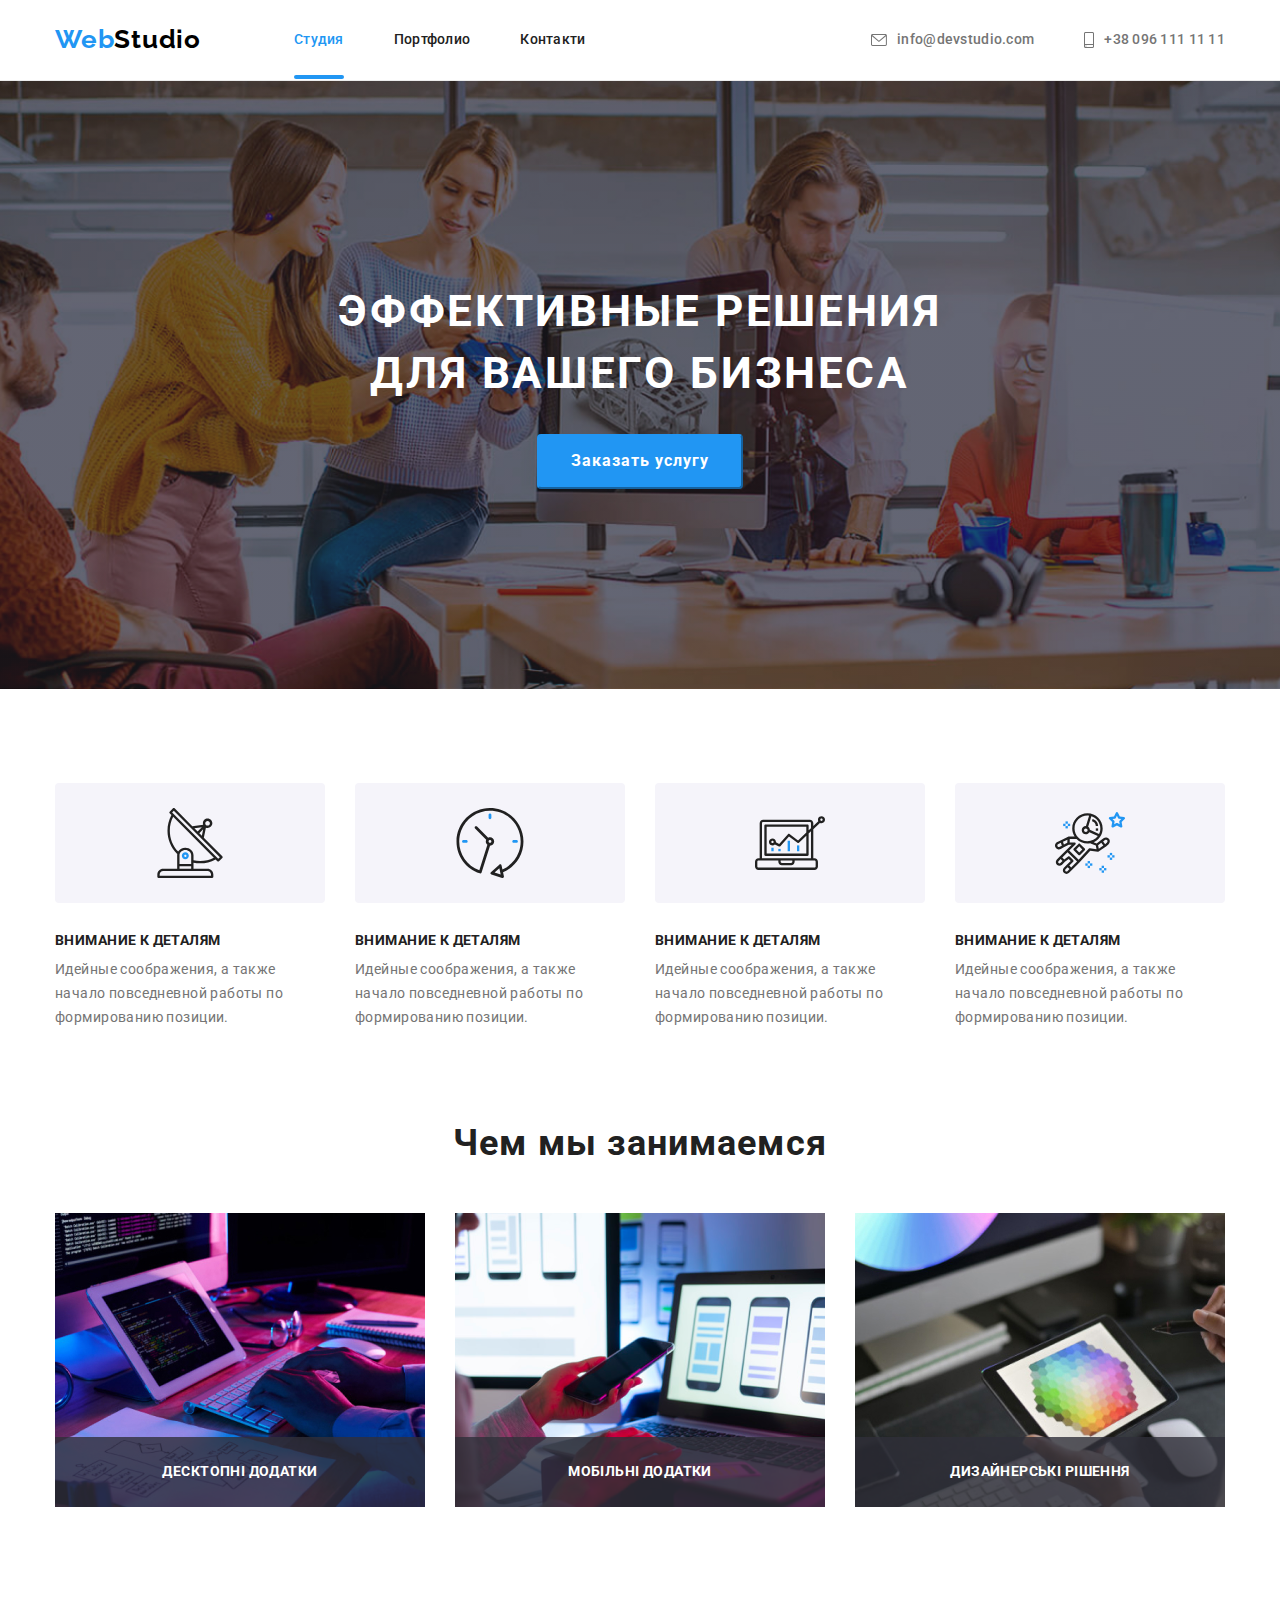
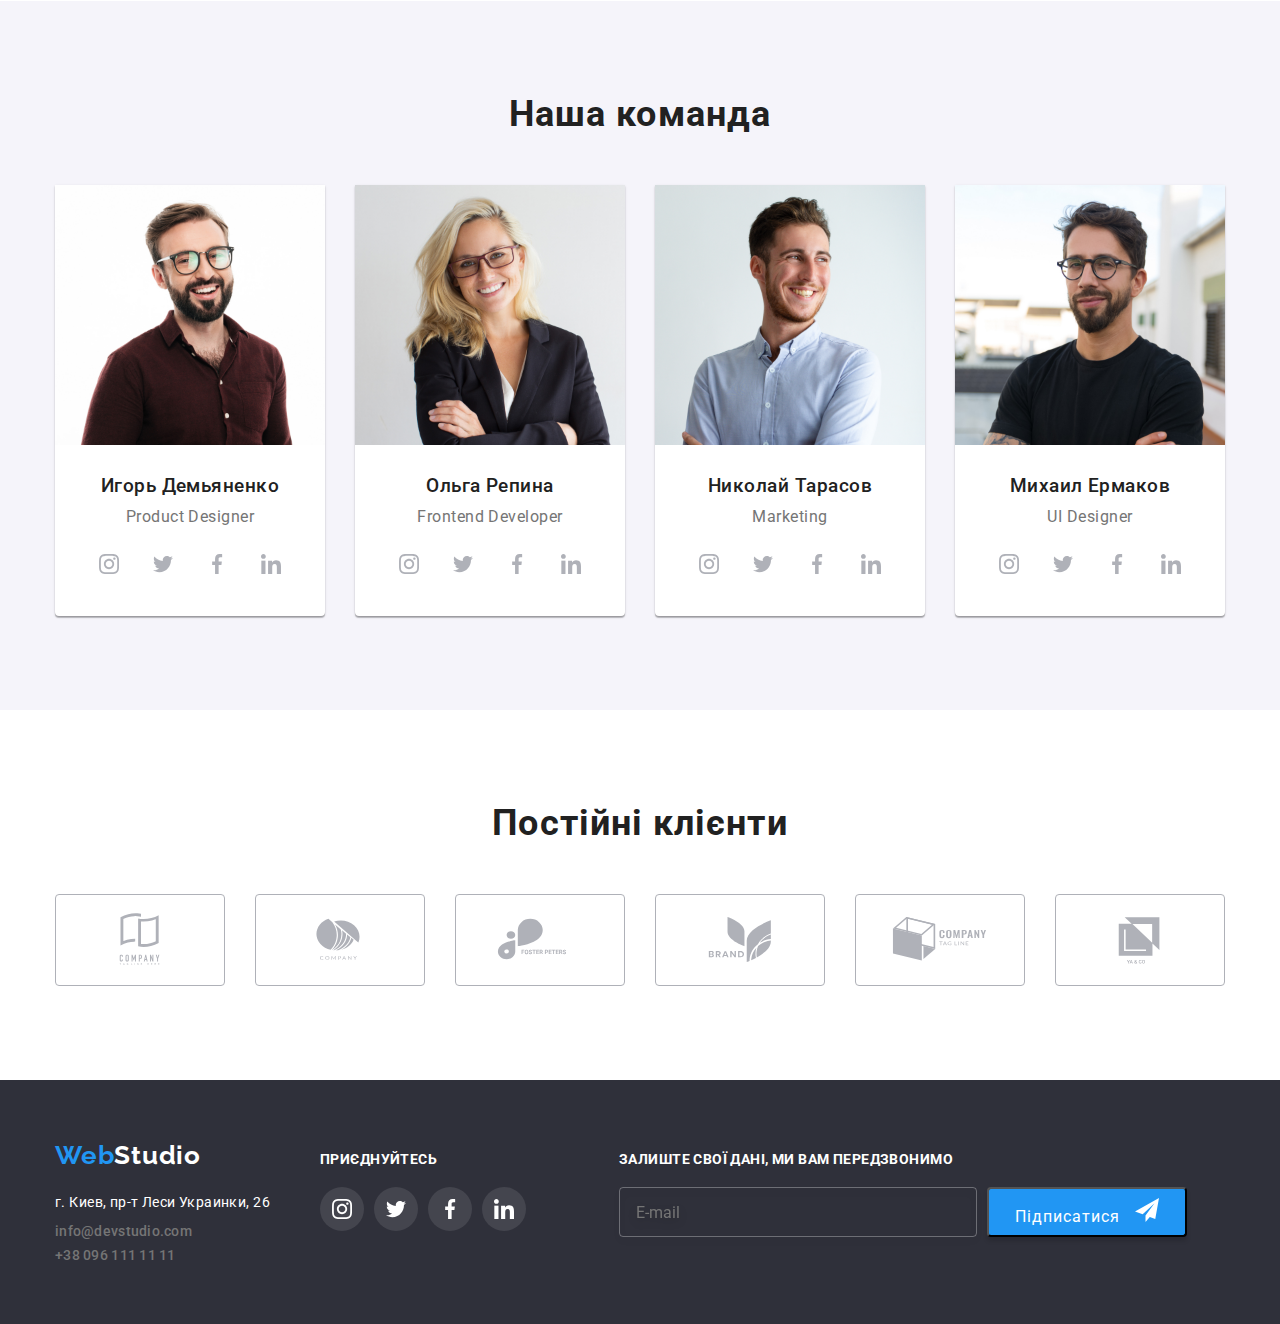
==== commit 4e0391ec: "add" ====
--- a/index.html
+++ b/index.html
@@ -103,25 +103,24 @@
                 <h2 class="section-titel">Чем мы занимаемся</h2>
                 <ul class="list services-list">
                     <li class="services-item">
-                            <div class="services-item-wraper">
-                                <img src="./images/what_we_do/one.jpg" lang="uk" alt="Розробляемо" width="370"
-                                    height="294">
-                                <p class="overlay">Десктопні додатки</p>
-                            </div>
+                        <div class="services-item-wraper">
+                            <img src="./images/what_we_do/one.jpg" lang="uk" alt="Розробляемо" width="370" height="294">
+                            <p class="overlay">Десктопні додатки</p>
+                        </div>
                     </li>
                     <li class="services-item">
-                            <div class="services-item-wraper">
-                                <img src="./images/what_we_do/two.png" lang="uk" alt="Розробляемо дизайн" width="370"
-                                    height="294">
-                                <p class="overlay">Мобільні додатки</p>
-                            </div>
+                        <div class="services-item-wraper">
+                            <img src="./images/what_we_do/two.png" lang="uk" alt="Розробляемо дизайн" width="370"
+                                height="294">
+                            <p class="overlay">Мобільні додатки</p>
+                        </div>
                     </li>
                     <li class="services-item">
-                            <div class="services-item-wraper">
-                                <img src="./images/what_we_do/treу.jpg" lang="uk" alt="Оптимізуемо" width="370"
-                                    height="294">
-                                <p class="overlay">Дизайнерські рішення</p>
-                            </div>
+                        <div class="services-item-wraper">
+                            <img src="./images/what_we_do/treу.jpg" lang="uk" alt="Оптимізуемо" width="370"
+                                height="294">
+                            <p class="overlay">Дизайнерські рішення</p>
+                        </div>
                     </li>
                 </ul>
             </div>
@@ -378,13 +377,27 @@
                     </li>
                     <li class="social-item">
                         <a href="https://ua.linkedin.com/" class="social-link">
-                            <svg width="20px" higth="20px" class="social-icon">
+                            <svg width="20px" height="20px" class="social-icon">
                                 <use href="./images/sprite.svg#linkedin "></use>
                             </svg>
                         </a>
                     </li>
                 </ul>
             </div>
+            <div class="footer-form-wrapper">
+                <h2 class="footer-form-titel">Залиште свої дані, ми вам передзвонимо</h2>
+                <form class="footer-form">
+                    <label class="footer-form-field">
+                        <input type="text" placeholder="E-mail" name="user_name" class="footer-form-input" required>
+                    </label>
+                    <button class="footer-form-field-button">Підписатися
+                        <svg width="24px" higth="24px" class="form-button-icon">
+                            <use href="./images/sprite.svg#icon_send"></use>
+                        </svg>
+                    </button>
+                </form>
+            </div>
+
         </div>
 
 
@@ -401,22 +414,26 @@
                 <p class="form-titel">Залиште свої дані, ми вам передзвонимо</p>
                 <label class="modal-form-field">
                     <span class="modalform-label-name">Ім'я</span>
-                    <input type="text" class="modal-form-input">
+                    <input type="text" name="user_name" class="modal-form-input" required>
                 </label>
                 <label class="modal-form-field">
                     <span class="modalform-label-name">Телефон</span>
-                    <input type="text" class="modal-form-input">
+                    <input type="tel" name="user_pnone_number" class="modal-form-input" required>
                 </label>
                 <label class="modal-form-field">
                     <span class="modalform-label-name">Пошта</span>
-                    <input type="text" class="modal-form-input">
+                    <input type="mai" name="user_emaill" class="modal-form-input" required>
                 </label>
-                <textarea name="" id="" cols="30" rows="10" placeholder="Введіть текст">
-            </textarea>
-                <input id="police" type="text" class="modal-chek">
+                <label class="modal-form-field">
+                    <span class="modalform-label-name">Коментар</span>
+                    <textarea name="user_message" placeholder="Введіть текст"
+                        class="modal-form-massge"></textarea></label>
+                </textarea>
+                <input id="police" type="checkbox" name="user-police" class="modal-chek">
                 <label for="" class="modal-chek-desk">Погоджуюся з розсилкою та приймаю <a href="#">Умови
-                        договору</a></label>
-                <button></button>
+                        договору</a>
+                </label>
+                <button class="modal-button button primary">Відправити</button>
             </form>
         </div>
     </div>
--- a/styles/styles.css
+++ b/styles/styles.css
@@ -292,10 +292,8 @@
 }
 
 .footer-page .social-link {
-    margin-top:
-        0px;
+    margin-top: 0px;
     background-color: rgba(255, 255, 255, 0.1);
-    ;
 }
 
 .footer-page .social-list {
@@ -633,9 +631,7 @@
     overflow: hidden;
 }
 
-.services-item-wraper p {
-
-}
+.services-item-wraper p {}
 
 .services-item-wraper .overlay {
     position: absolute;
@@ -648,8 +644,9 @@
     bottom: 0;
 
     overflow: auto;
-    
-    background-color: rgba(47, 48, 58, 0.8);;
+
+    background-color: rgba(47, 48, 58, 0.8);
+    ;
 
     font-weight: 700;
     font-size: 14px;
@@ -740,7 +737,8 @@
     background-color: rgba(0, 0, 0, 0.2);
 
     opacity: 1;
-    transition: opacity, visibility 250ms cubic-bezier(0.4, 0, 0.2, 1);
+    transition: visibility 250ms cubic-bezier(0.4, 0, 0.2, 1), visibility 250ms cubic-bezier(0.4, 0, 0.2, 1);
+    ;
 }
 
 .modal {
@@ -749,6 +747,8 @@
     left: 50%;
     transform: translate(-50%, -50%);
 
+    padding: 40px;
+
     width: 528px;
     height: 581px;
 
@@ -825,13 +825,113 @@
 
 /* hw6 */
 
+.modal-form {
+    display: flex;
+    flex-direction: column;
+    gap: 10px;
+}
+
+
 .form-titel {
 
-font-weight: 700;
-font-size: 20px;
-line-height: 23px;
-text-align: center;
-letter-spacing: 0.03em;
-
-color: #212121;
+    font-weight: 700;
+    font-size: 20px;
+    line-height: 23px;
+    text-align: center;
+    letter-spacing: 0.03em;
+
+    color: #212121;
+    margin-bottom: 12px;
+}
+
+.modal-form-input {
+    width: 100%;
+    height: 40px;
+
+    border: 1px solid rgba(33, 33, 33, 0.2);
+    border-radius: 4px;
+
+    padding-left: 42px;
+}
+
+.modalform-label-name {
+    display: block;
+
+    font-weight: 400;
+    font-size: 12px;
+    line-height: 1.1;
+    letter-spacing: 0.01em;
+    color: #757575;
+    margin-bottom: 4px;
+}
+
+.footer-form-wrapper {
+    margin-left: 93px;
+}
+
+.footer-form-titel {
+    font-weight: 700;
+    font-size: 14px;
+    line-height: 1.1;
+    letter-spacing: 0.03em;
+    text-transform: uppercase;
+
+    color: #FFFFFF;
+    margin-bottom: 20px;
+}
+
+.footer-form {
+    display: flex;
+    justify-content: center;
+    align-items: center;
+}
+
+.footer-form-input {
+    padding-left: 16px;
+
+    width: 358px;
+    height: 50px;
+
+    color: #FFFFFF;
+    background-color: transparent;
+    border: 1px solid rgba(255, 255, 255, 0.3);
+    filter: drop-shadow(0px 4px 4px rgba(0, 0, 0, 0.15));
+    border-radius: 4px;
+}
+
+
+.footer-form-field-button {
+    cursor: pointer;
+
+    width: 200px;
+    height: 50px;
+
+    letter-spacing: 0.06em;
+    color: #FFFFFF;
+    background: #2196F3;
+    box-shadow: 0px 4px 4px rgba(0, 0, 0, 0.15);
+    border-radius: 4px;
+
+    margin-left: 10px;
+}
+
+.form-button-icon {
+    background-size: contain;
+    width: 24px;
+    height: 24px;
+    margin-left: 10px;
+
+
+    fill: #FFFFFF;
+    transition: fill 250ms cubic-bezier(0.4, 0, 0.2, 1);
+}
+
+.modal-form-massge {
+    width: 100%;
+    height: 120px;
+
+    border: 1px solid rgba(33, 33, 33, 0.2);
+    border-radius: 4px;
+
+    padding-left: 42px;
 }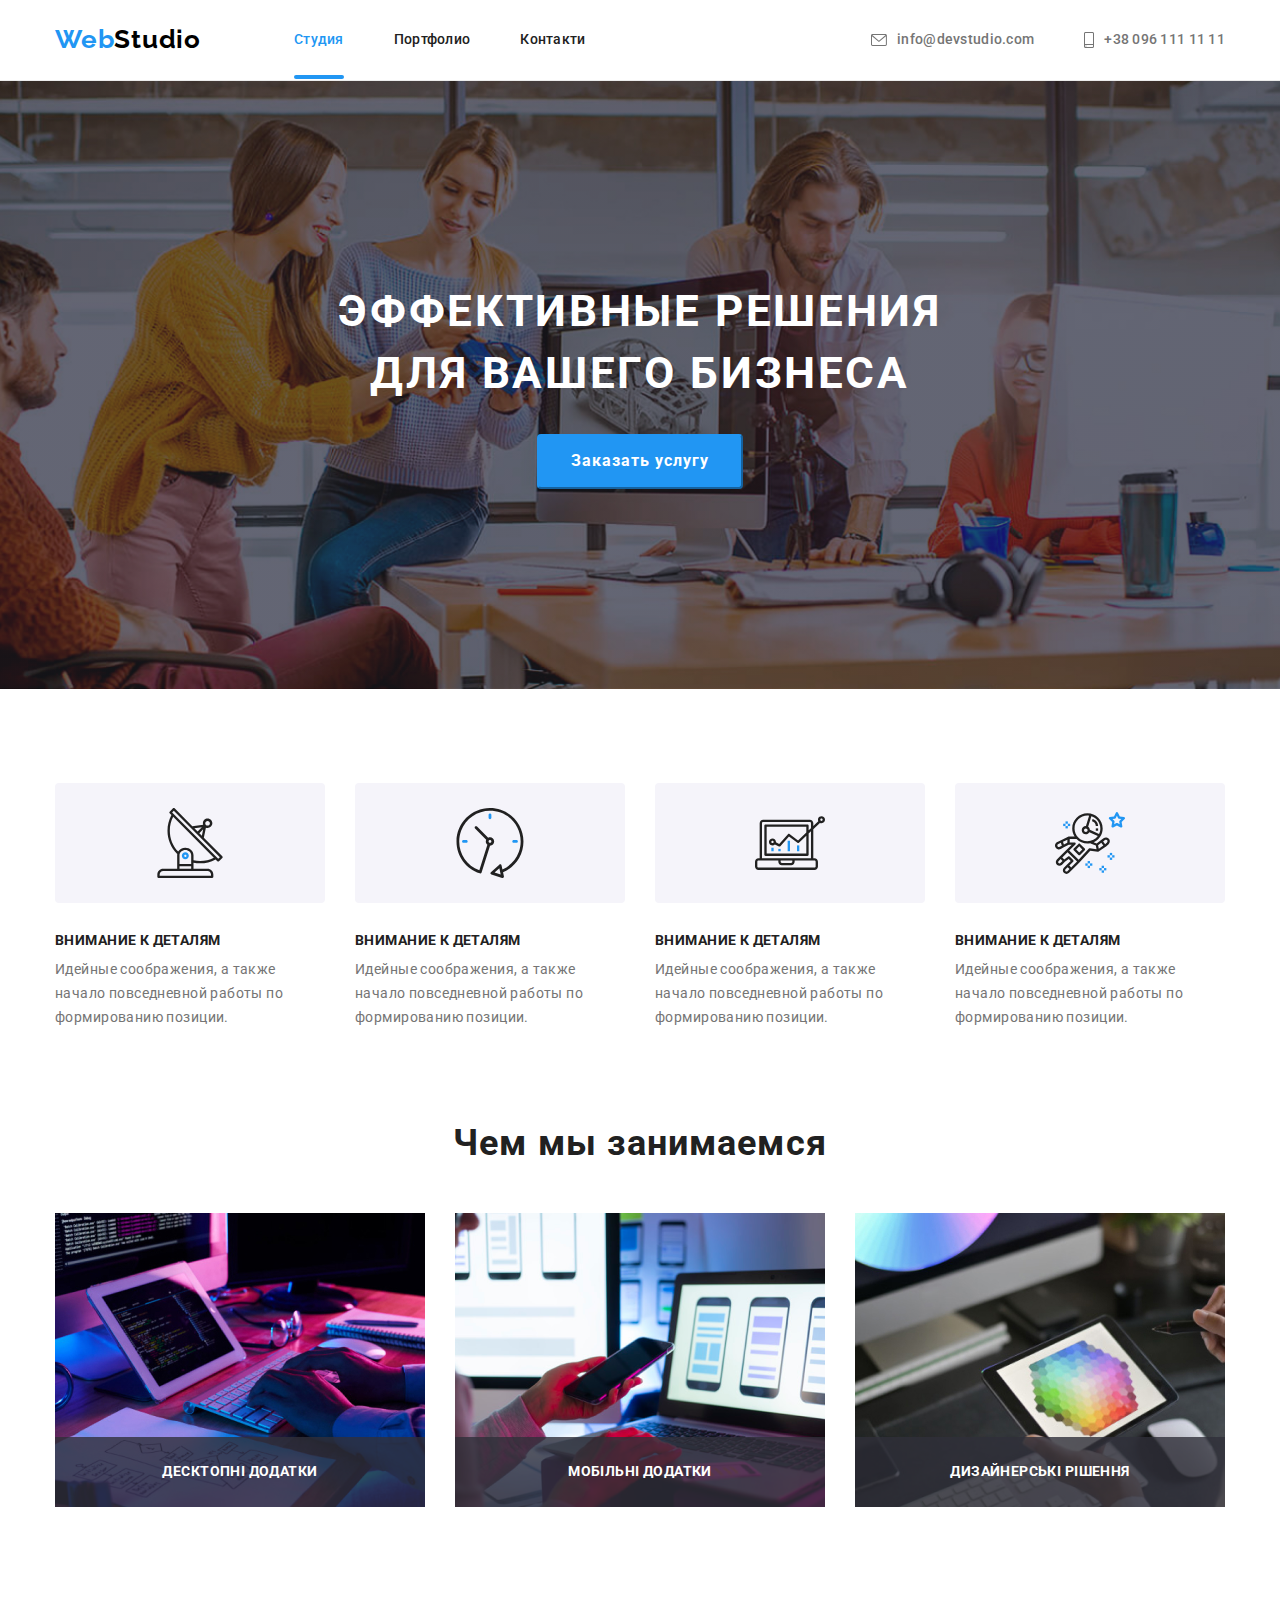
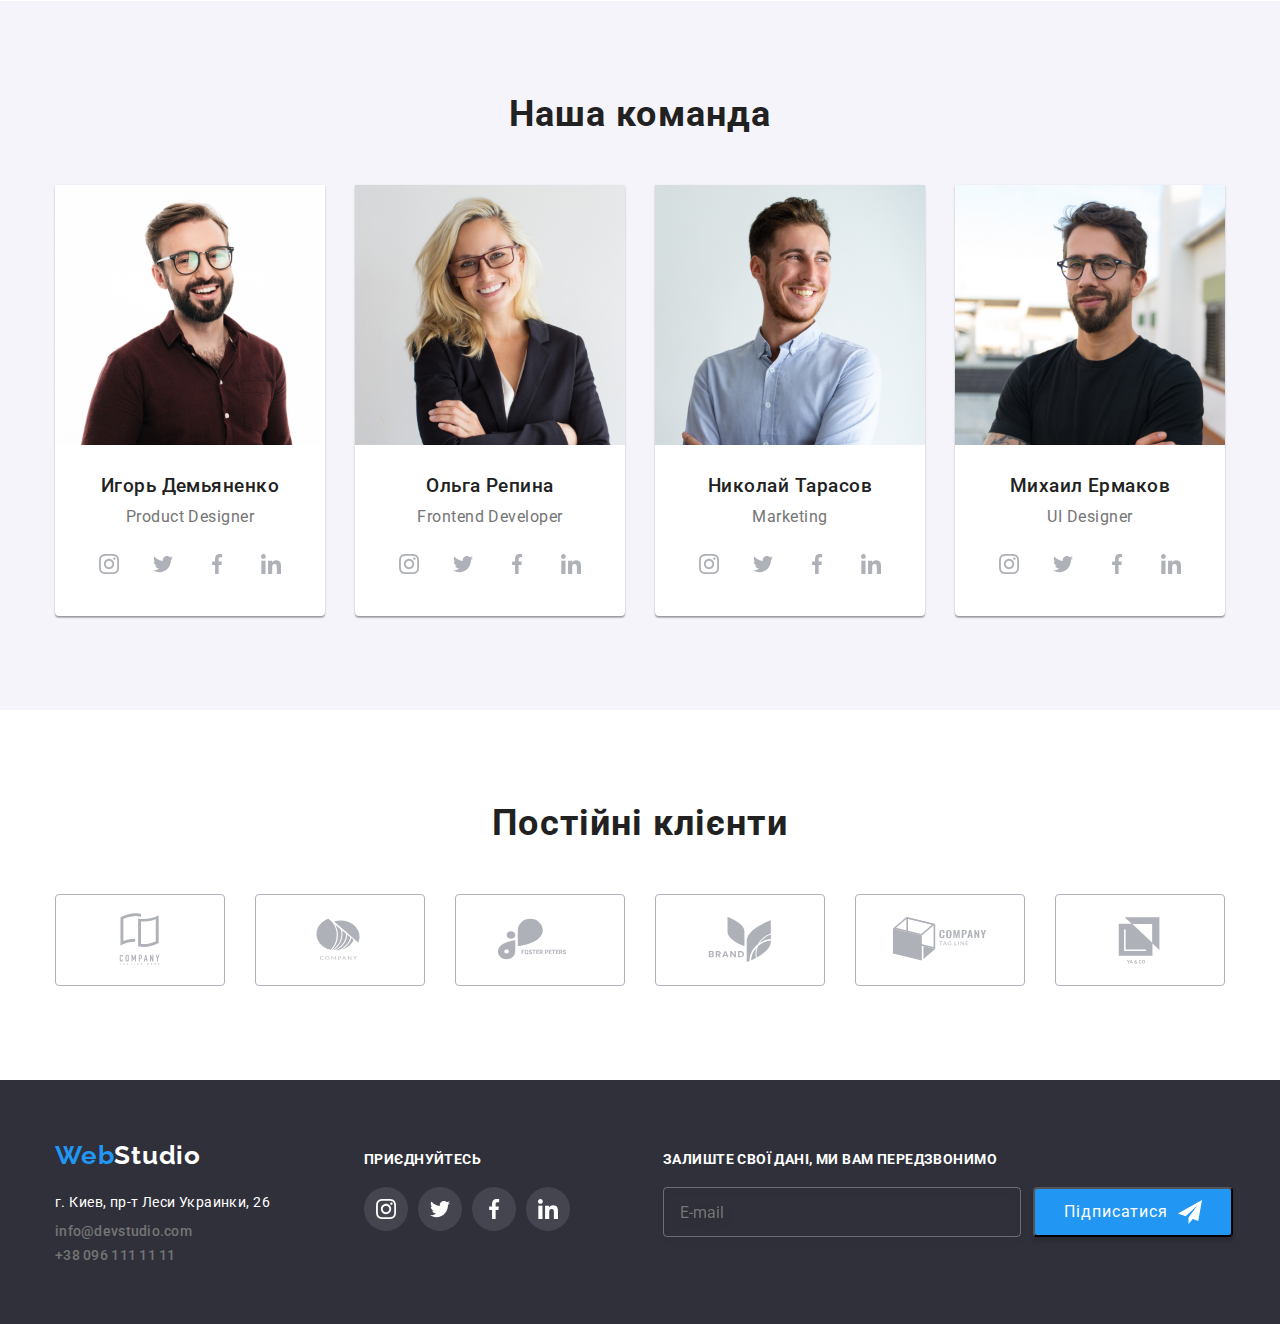
==== commit 43ab7616: "add" ====
--- a/index.html
+++ b/index.html
@@ -414,23 +414,42 @@
                 <p class="form-titel">Залиште свої дані, ми вам передзвонимо</p>
                 <label class="modal-form-field">
                     <span class="modalform-label-name">Ім'я</span>
-                    <input type="text" name="user_name" class="modal-form-input" required>
+                    <span class="modal-input-wrapper">
+                        <input type="text" name="user_name" class="modal-form-input" required>
+                        <svg class="modal-label-icon">
+                            <use width="18px" height="18px" href="./images/sprite.svg#person">
+                            </use>
+                        </svg>
+                    </span>
                 </label>
+
                 <label class="modal-form-field">
                     <span class="modalform-label-name">Телефон</span>
-                    <input type="tel" name="user_pnone_number" class="modal-form-input" required>
+                    <span class="modal-input-wrapper">
+                        <input type="tel" name="user_pnone_number" class="modal-form-input" reмquired>
+                        <svg class="modal-label-icon">
+                            <use width="18px" height="18px" href="./images/sprite.svg#phone">
+                            </use>
+                        </svg>
+                    </span>
                 </label>
                 <label class="modal-form-field">
                     <span class="modalform-label-name">Пошта</span>
-                    <input type="mai" name="user_emaill" class="modal-form-input" required>
+                    <span class="modal-input-wrapper">
+                        <input type="mai" name="user_emaill" class="modal-form-input" required>
+                        <svg class="modal-label-icon">
+                            <use width="18px" height="18px" href="./images/sprite.svg#email">
+                            </use>
+                        </svg>
+                    </span>
                 </label>
                 <label class="modal-form-field">
                     <span class="modalform-label-name">Коментар</span>
                     <textarea name="user_message" placeholder="Введіть текст"
                         class="modal-form-massge"></textarea></label>
                 </textarea>
-                <input id="police" type="checkbox" name="user-police" class="modal-chek">
-                <label for="" class="modal-chek-desk">Погоджуюся з розсилкою та приймаю <a href="#">Умови
+                <input id="police" type="checkbox" name="user-police" class="modal-chek visually-hidden">
+                <label for="police" class="modal-chek-desk">Погоджуюся з розсилкою та приймаю&nbsp;<a href="#" class="police-link">Умови
                         договору</a>
                 </label>
                 <button class="modal-button button primary">Відправити</button>
--- a/styles/styles.css
+++ b/styles/styles.css
@@ -341,9 +341,6 @@
     margin-right: 50px;
 }
 
-.address li:not(:last-child) {
-    margin-right: 50px;
-}
 
 .header {
     padding-top: 24px;
@@ -721,6 +718,10 @@
 
 }
 
+.footer-social-page {
+    margin-left: 70px;
+}
+
 
 /* =================== modal ====================== */
 
@@ -739,6 +740,10 @@
     opacity: 1;
     transition: visibility 250ms cubic-bezier(0.4, 0, 0.2, 1), visibility 250ms cubic-bezier(0.4, 0, 0.2, 1);
     ;
+}
+
+.address {
+    gap: 50px;
 }
 
 .modal {
@@ -852,6 +857,8 @@
     border-radius: 4px;
 
     padding-left: 42px;
+
+    transition: border-color 250ms cubic-bezier(0.4, 0, 0.2, 1);
 }
 
 .modalform-label-name {
@@ -903,8 +910,14 @@
 .footer-form-field-button {
     cursor: pointer;
 
+    display: flex;
+    justify-content: center;
+    align-items: center;
+
     width: 200px;
     height: 50px;
+
+    padding: 10px 0;
 
     letter-spacing: 0.06em;
     color: #FFFFFF;
@@ -912,7 +925,7 @@
     box-shadow: 0px 4px 4px rgba(0, 0, 0, 0.15);
     border-radius: 4px;
 
-    margin-left: 10px;
+    margin-left: 12px;
 }
 
 .form-button-icon {
@@ -920,10 +933,10 @@
     width: 24px;
     height: 24px;
     margin-left: 10px;
-
-
-    fill: #FFFFFF;
-    transition: fill 250ms cubic-bezier(0.4, 0, 0.2, 1);
+}
+
+.modal-input-wrapper {
+    position: relative;
 }
 
 .modal-form-massge {
@@ -933,5 +946,104 @@
     border: 1px solid rgba(33, 33, 33, 0.2);
     border-radius: 4px;
 
-    padding-left: 42px;
-}+    padding: 12px 16px;
+
+    outline: none;
+    resize: none;
+
+
+    transition: border-color 250ms cubic-bezier(0.4, 0, 0.2, 1);
+}
+
+.modal-form-massge::placeholder {
+    font-weight: 400;
+    font-size: 12px;
+    line-height: 1.1;
+    letter-spacing: 0.01em;
+
+    color: rgba(117, 117, 117, 0.5);
+}
+
+.modal-form-massge:focus {
+    border-color: var(--accent);
+}
+
+
+.modal-label-icon {
+    position: absolute;
+
+    transition: fil 250ms cubic-bezier(0.4, 0, 0.2, 1);
+
+    top: 50%;
+    left: 12px;
+    transform: translate(0, -50%);
+    display: block;
+    width: 18px;
+    height: 18px;
+}
+
+.modal-form-input:focus {
+    border-color: var(--accent);
+    outline: none;
+}
+
+.modal-form-input:focus+.modal-label-icon {
+    fill: var(--accent);
+}
+
+
+
+
+
+.modal-chek-desk::before {
+    display: block;
+
+    width: 16px;
+    height: 15px;
+
+    border: 1px solid #212121;
+    border-radius: 2px;
+
+    content: "";
+
+    cursor: pointer;
+
+    margin-right: 7px;
+}
+
+.modal-chek:checked+.modal-chek-desk::before {
+    padding: 4px 2px 3px 3px;
+    background: var(--accent);
+    background-image: url(../images/check.svg);
+    background-size: contain;
+    background-repeat: no-repeat;
+    background-position: center;
+}
+
+.modal-chek:focus+.modal-chek-desk::before {
+    outline: 2px solid var(--accent);
+}
+
+.modal-chek-desk {
+    margin-bottom: 30px;
+
+    display: flex;
+    align-items: center;
+
+    font-weight: 400;
+    font-size: 14px;
+    line-height: 1.7;
+
+    letter-spacing: 0.03em;
+
+    color: #757575;
+}
+
+
+.modal-chek-desk a {
+    text-decoration: underline;
+}
+
+.police-link {
+    color: var(--accent);
+}
